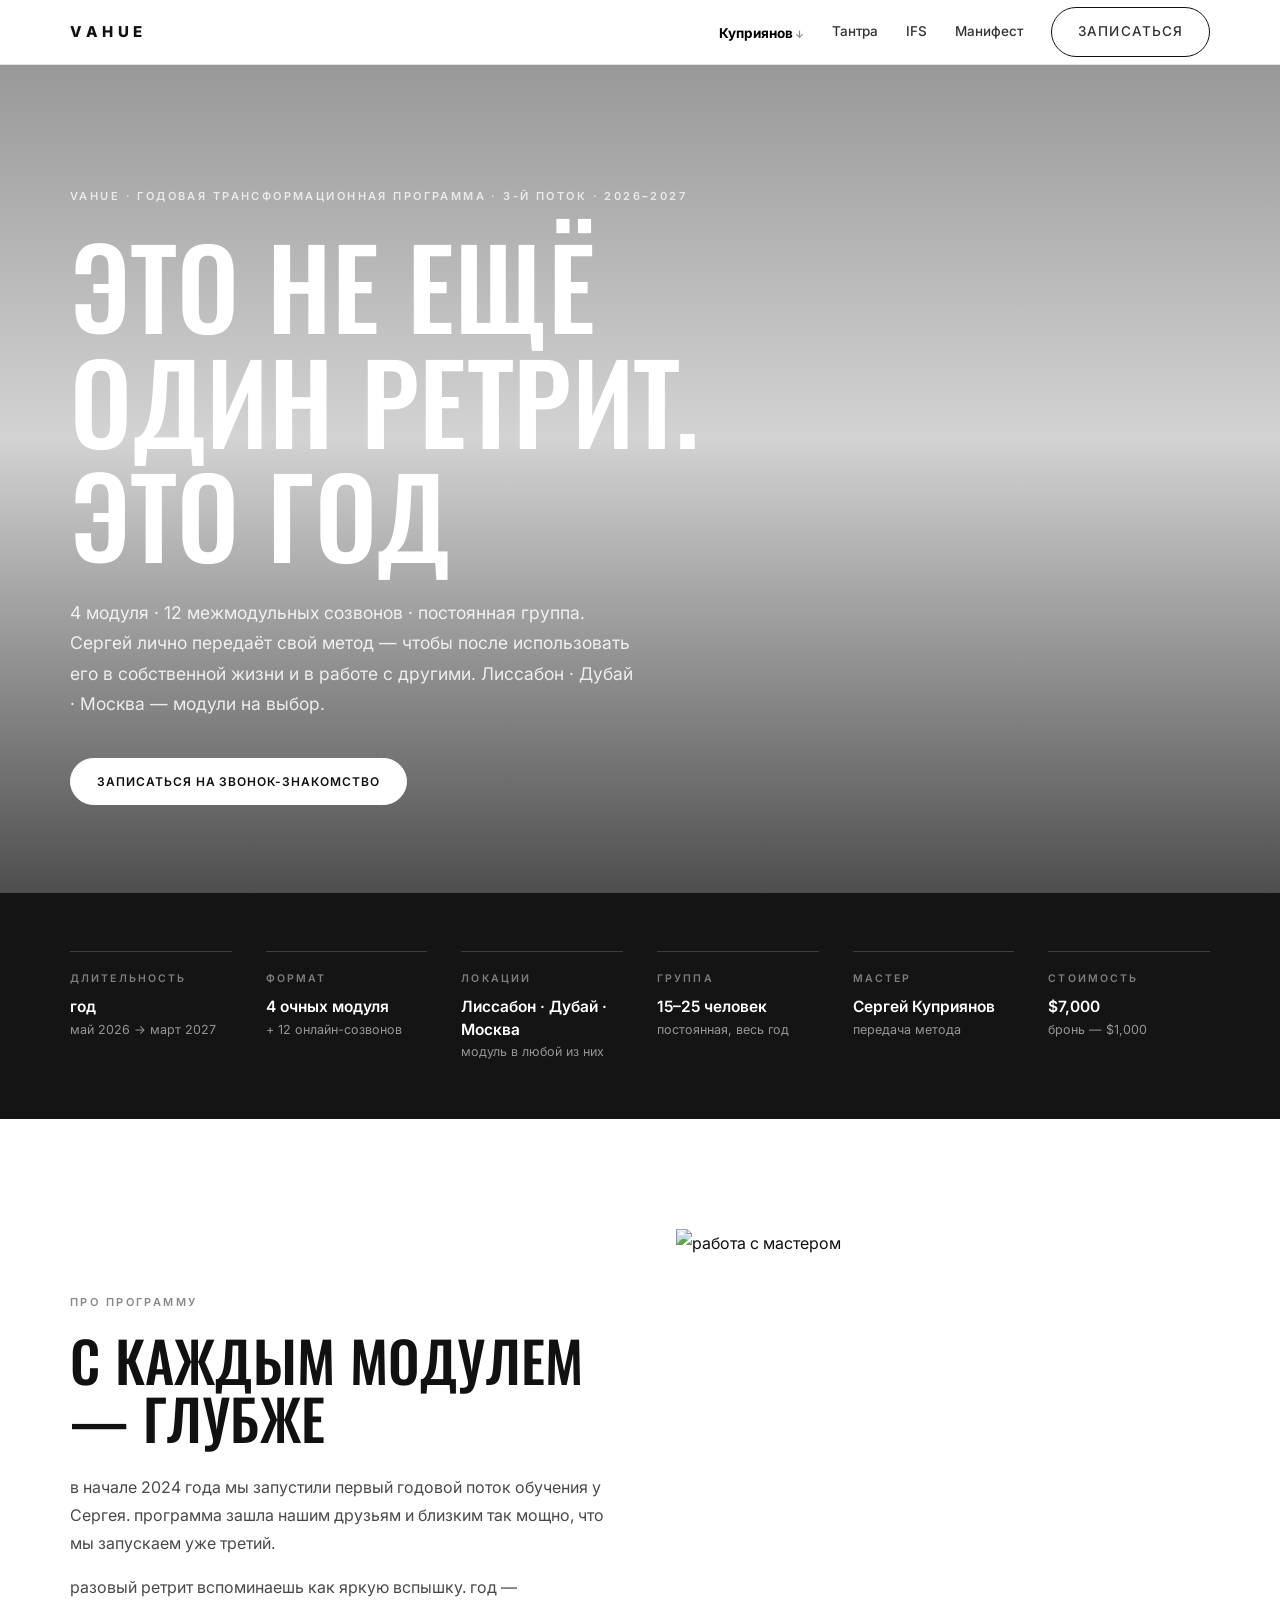
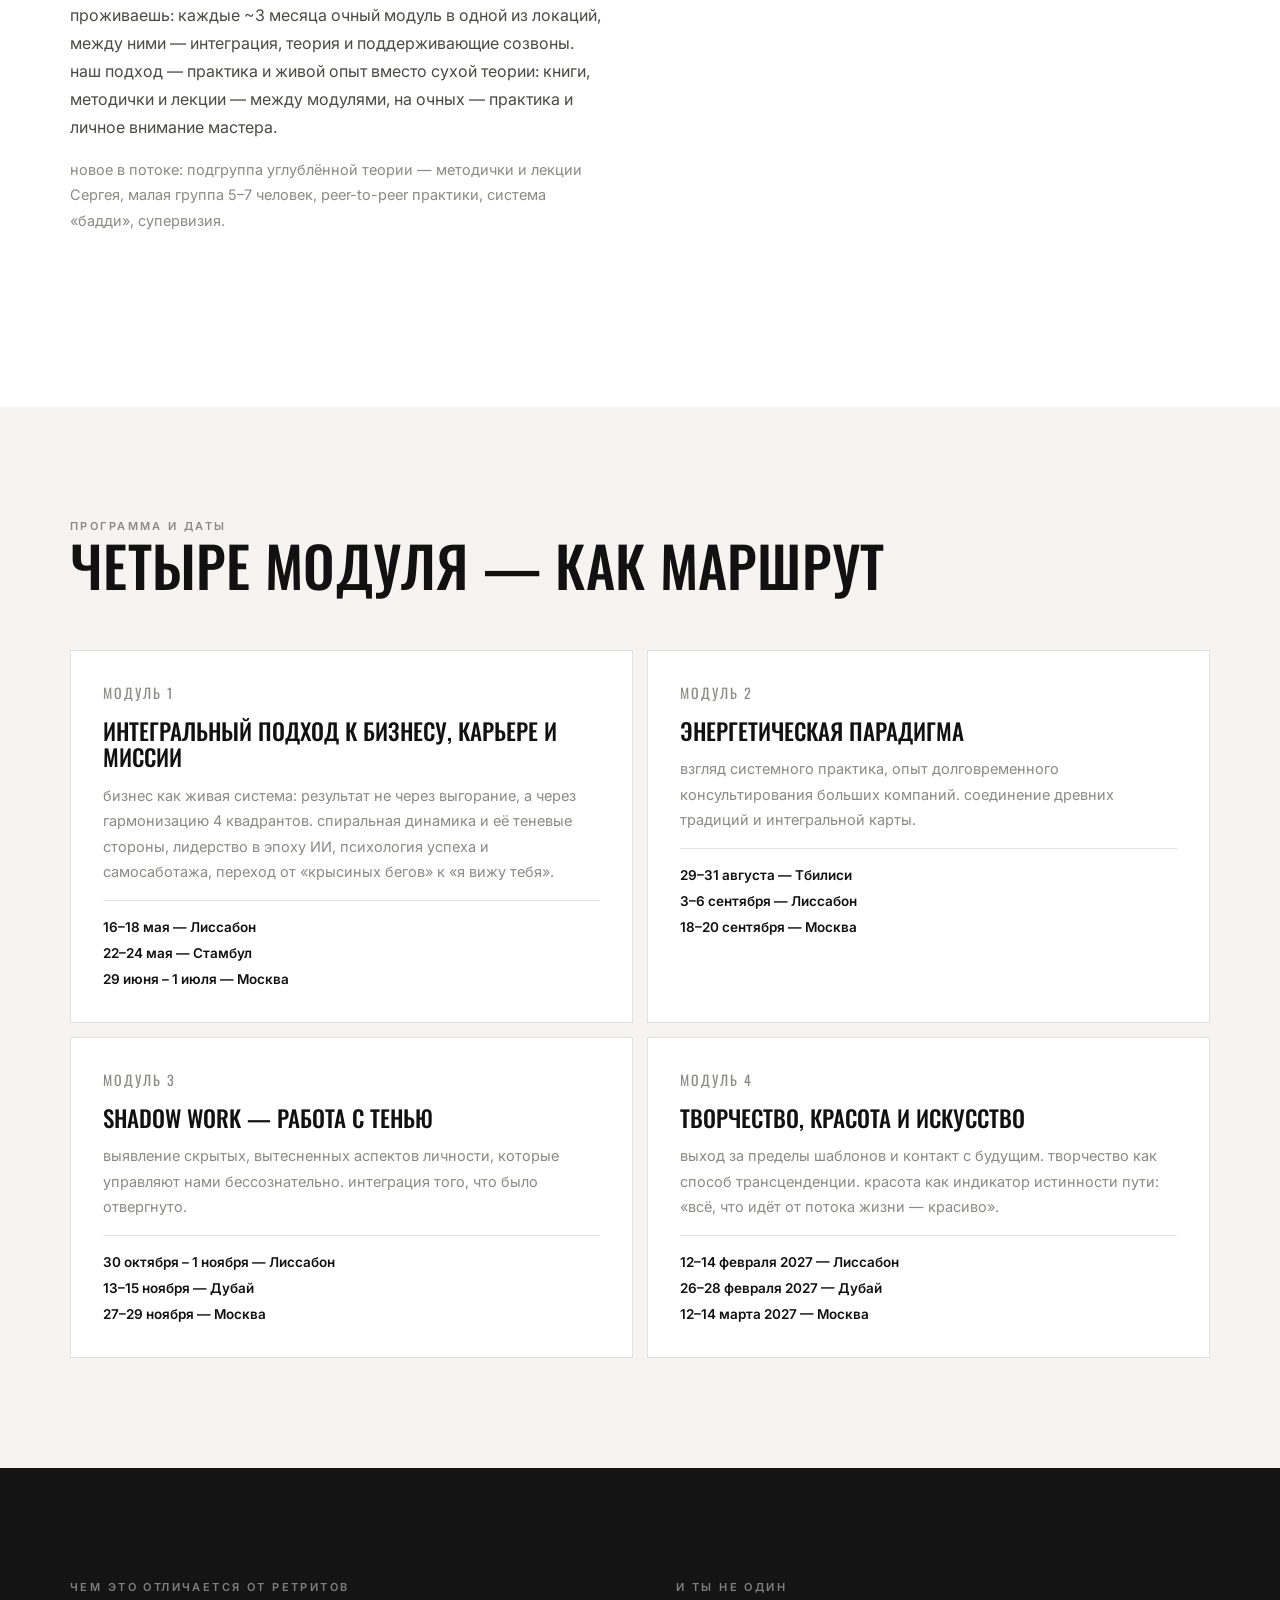
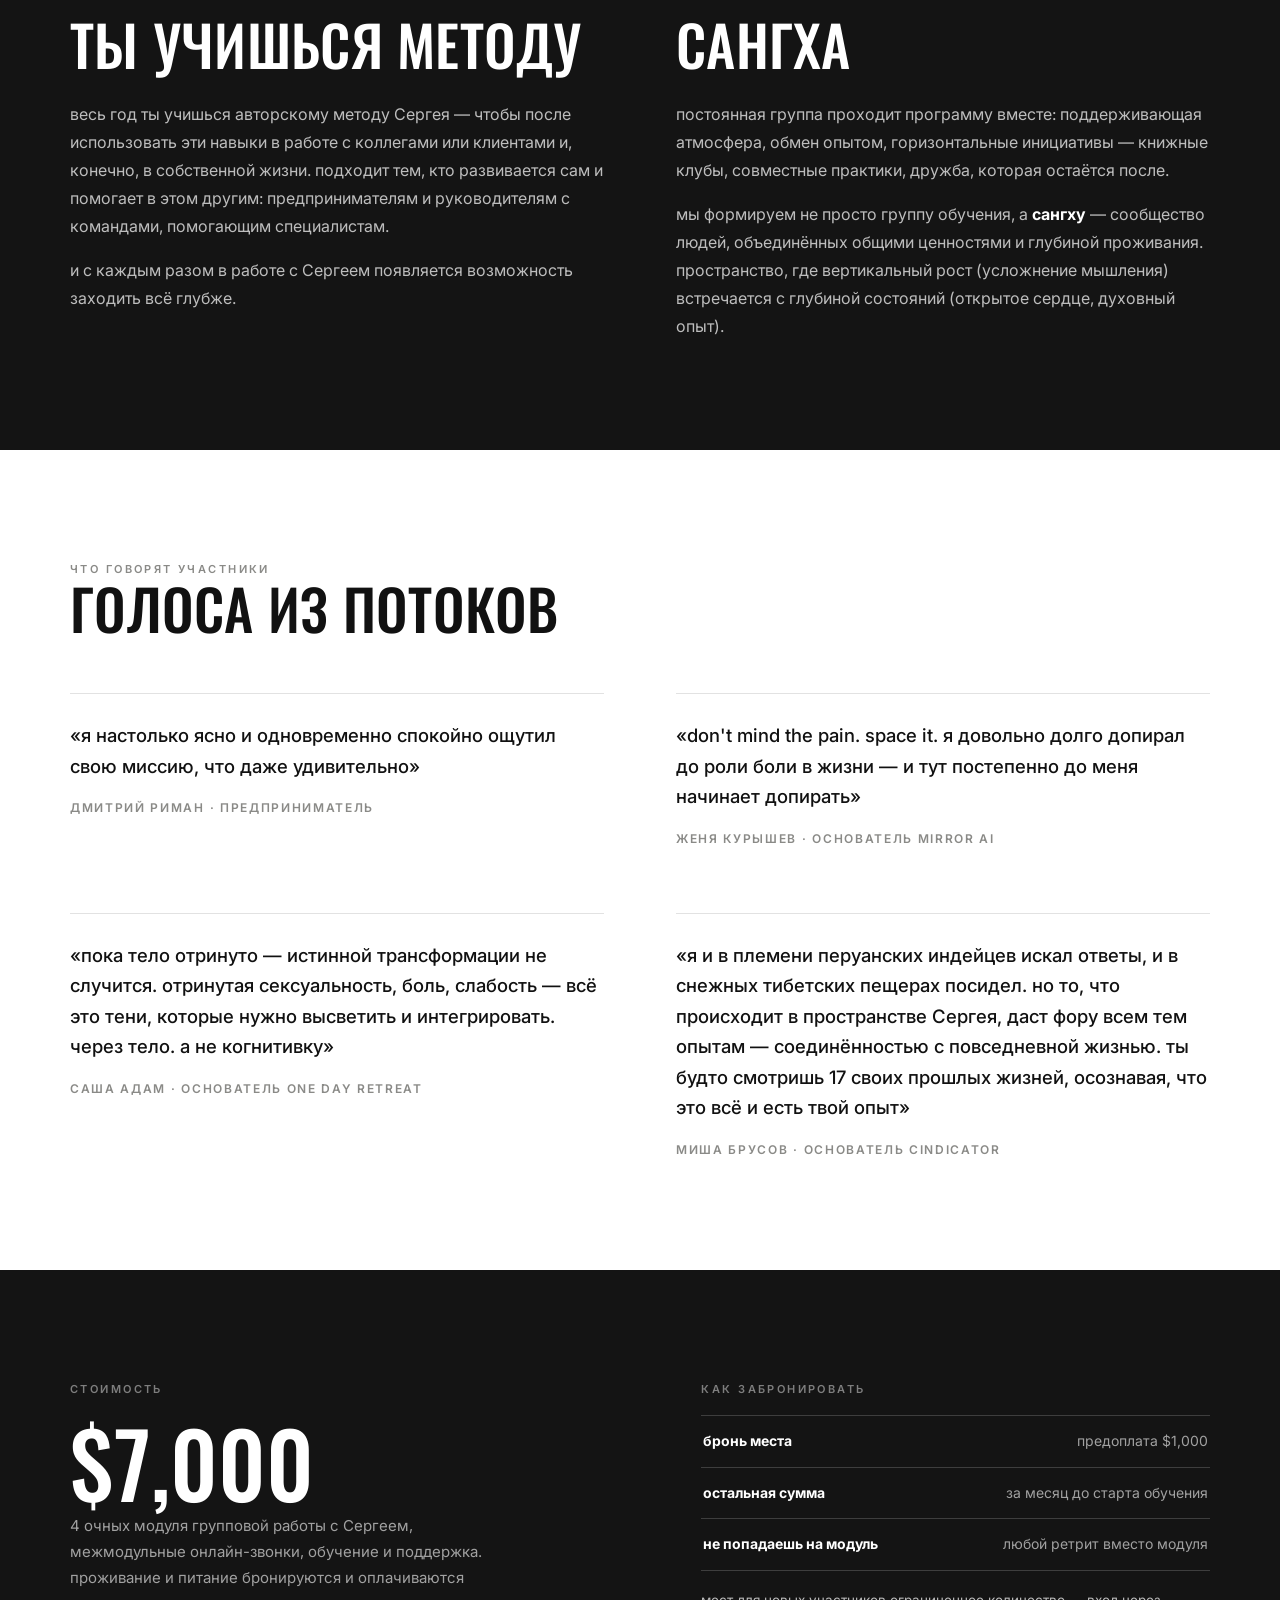
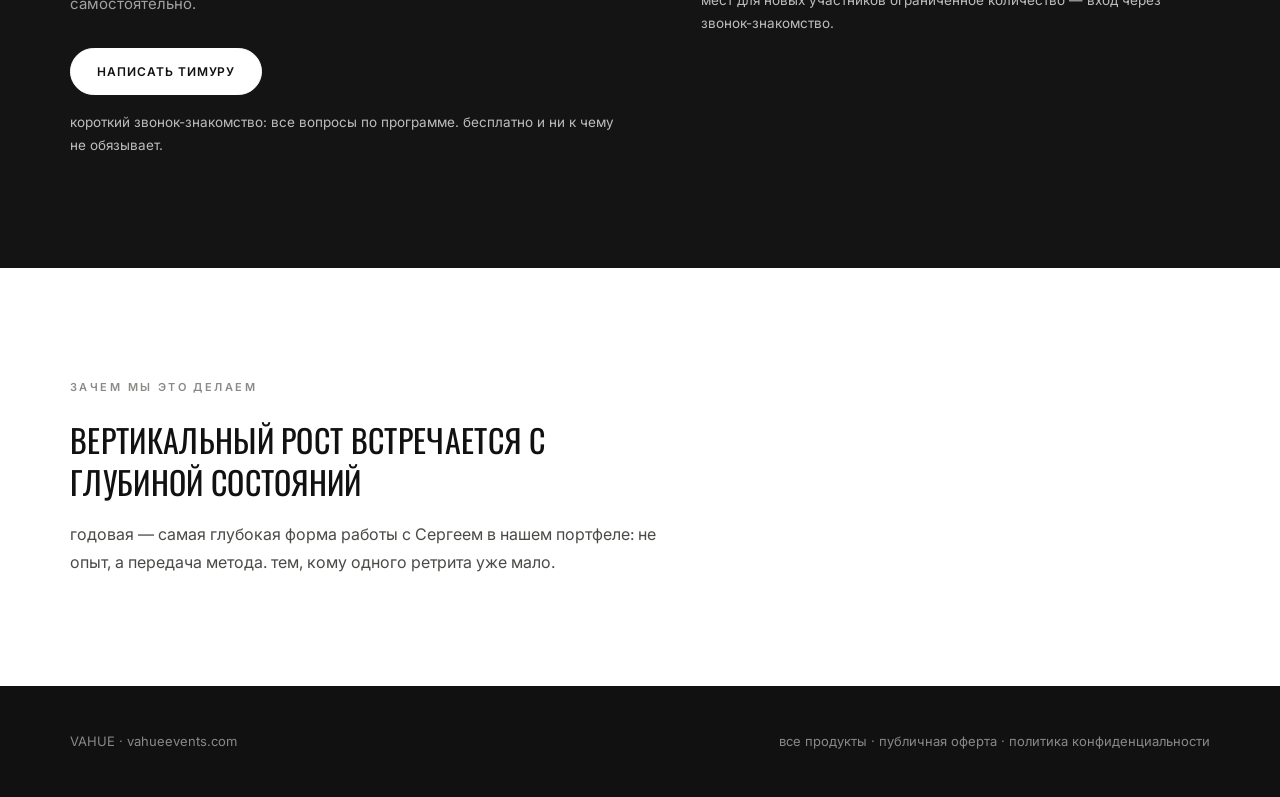
==== godovaya.html @ ec93b2f1 "vahue landing v1 (vibe-coded 13.07): index + kupri/tantra/ifs/godovaya/manifesto + landing.css + pho" ====
<!DOCTYPE html>
<html lang="ru">
<head>
<meta charset="UTF-8">
<meta name="viewport" content="width=device-width, initial-scale=1.0">
<title>Годовая программа с Сергеем Куприяновым · 2026–2027 · VAHUE</title>
<link rel="preconnect" href="https://fonts.googleapis.com">
<link rel="preconnect" href="https://fonts.gstatic.com" crossorigin>
<link href="https://fonts.googleapis.com/css2?family=Oswald:wght@400;500;600&family=Inter:wght@400;500;600;700;800&display=swap" rel="stylesheet">
<link rel="stylesheet" href="landing.css">
</head>
<body>

<nav>
  <div class="wrap">
    <a class="logo" href="index.html">VAHUE</a>
    <div class="nav-links">
      <div class="dd">
        <a href="kupri.html" class="on">Куприянов</a>
        <div class="dd-menu"><div class="inner">
          <a href="kupri.html">3-дневный ретрит</a>
          <a href="godovaya.html">Годовая программа</a>
        </div></div>
      </div>
      <a href="tantra.html">Тантра</a>
      <a href="ifs.html">IFS</a>
      <a href="manifesto.html">Манифест</a>
      <a class="pill" href="https://t.me/Istima">Записаться</a>
    </div>
  </div>
</nav>

<!-- HERO -->
<header class="hero">
  <div class="bg" style="background-image:url('photos/kupri_fireplace.jpg');background-position:center 35%"></div>
  <div class="shade"></div>
  <div class="wrap">
    <div class="kicker">Vahue · Годовая трансформационная программа · 3-й поток · 2026–2027</div>
    <h1 class="display">Это не ещё один ретрит. Это год</h1>
    <p class="lede">4 модуля · 12 межмодульных созвонов · постоянная группа. Сергей лично передаёт свой метод — чтобы после использовать его в собственной жизни и в работе с другими. Лиссабон · Дубай · Москва — модули на выбор.</p>
    <div class="cta-row">
      <a class="pill light-solid" href="https://t.me/Istima">Записаться на звонок-знакомство</a>
    </div>
  </div>
</header>

<!-- FACT BAR -->
<div class="facts">
  <div class="wrap">
    <div class="grid">
      <div class="fact rv"><div class="l">Длительность</div><div class="v">год<small>май 2026 → март 2027</small></div></div>
      <div class="fact rv"><div class="l">Формат</div><div class="v">4 очных модуля<small>+ 12 онлайн-созвонов</small></div></div>
      <div class="fact rv"><div class="l">Локации</div><div class="v">Лиссабон · Дубай · Москва<small>модуль в любой из них</small></div></div>
      <div class="fact rv"><div class="l">Группа</div><div class="v">15–25 человек<small>постоянная, весь год</small></div></div>
      <div class="fact rv"><div class="l">Мастер</div><div class="v">Сергей Куприянов<small>передача метода</small></div></div>
      <div class="fact rv"><div class="l">Стоимость</div><div class="v">$7,000<small>бронь — $1,000</small></div></div>
    </div>
  </div>
</div>

<!-- ИНТРО -->
<section>
  <div class="wrap">
    <div class="split">
      <div class="rv">
        <div class="kicker">Про программу</div>
        <h2 class="display">С каждым модулем — глубже</h2>
        <p>в начале 2024 года мы запустили первый годовой поток обучения у Сергея. программа зашла нашим друзьям и близким так мощно, что мы запускаем уже третий.</p>
        <p>разовый ретрит вспоминаешь как яркую вспышку. год — проживаешь: каждые ~3 месяца очный модуль в одной из локаций, между ними — интеграция, теория и поддерживающие созвоны. наш подход — практика и живой опыт вместо сухой теории: книги, методички и лекции — между модулями, на очных — практика и личное внимание мастера.</p>
        <p class="gray" style="font-size:14.5px">новое в потоке: подгруппа углублённой теории — методички и лекции Сергея, малая группа 5–7 человек, peer-to-peer практики, система «бадди», супервизия.</p>
      </div>
      <img class="photo-tall rv" src="photos/kupri_one_on_one.jpg" alt="работа с мастером">
    </div>
  </div>
</section>

<!-- 4 МОДУЛЯ -->
<section class="cream">
  <div class="wrap">
    <div class="kicker rv">Программа и даты</div>
    <h2 class="display rv">Четыре модуля — как маршрут</h2>
    <div class="mods">
      <div class="mod rv">
        <div class="m-num">Модуль 1</div>
        <h3>Интегральный подход к бизнесу, карьере и миссии</h3>
        <p>бизнес как живая система: результат не через выгорание, а через гармонизацию 4 квадрантов. спиральная динамика и её теневые стороны, лидерство в эпоху ИИ, психология успеха и самосаботажа, переход от «крысиных бегов» к «я вижу тебя».</p>
        <div class="dates">16–18 мая — Лиссабон<br>22–24 мая — Стамбул<br>29 июня – 1 июля — Москва</div>
      </div>
      <div class="mod rv">
        <div class="m-num">Модуль 2</div>
        <h3>Энергетическая парадигма</h3>
        <p>взгляд системного практика, опыт долговременного консультирования больших компаний. соединение древних традиций и интегральной карты.</p>
        <div class="dates">29–31 августа — Тбилиси<br>3–6 сентября — Лиссабон<br>18–20 сентября — Москва</div>
      </div>
      <div class="mod rv">
        <div class="m-num">Модуль 3</div>
        <h3>Shadow Work — работа с Тенью</h3>
        <p>выявление скрытых, вытесненных аспектов личности, которые управляют нами бессознательно. интеграция того, что было отвергнуто.</p>
        <div class="dates">30 октября – 1 ноября — Лиссабон<br>13–15 ноября — Дубай<br>27–29 ноября — Москва</div>
      </div>
      <div class="mod rv">
        <div class="m-num">Модуль 4</div>
        <h3>Творчество, красота и искусство</h3>
        <p>выход за пределы шаблонов и контакт с будущим. творчество как способ трансценденции. красота как индикатор истинности пути: «всё, что идёт от потока жизни — красиво».</p>
        <div class="dates">12–14 февраля 2027 — Лиссабон<br>26–28 февраля 2027 — Дубай<br>12–14 марта 2027 — Москва</div>
      </div>
    </div>
  </div>
</section>

<!-- ОТЛИЧИЕ / САНГХА -->
<section class="dark">
  <div class="wrap">
    <div class="split top">
      <div class="rv">
        <div class="kicker">Чем это отличается от ретритов</div>
        <h2 class="display">Ты учишься методу</h2>
        <p>весь год ты учишься авторскому методу Сергея — чтобы после использовать эти навыки в работе с коллегами или клиентами и, конечно, в собственной жизни. подходит тем, кто развивается сам и помогает в этом другим: предпринимателям и руководителям с командами, помогающим специалистам.</p>
        <p>и с каждым разом в работе с Сергеем появляется возможность заходить всё глубже.</p>
      </div>
      <div class="rv">
        <div class="kicker">И ты не один</div>
        <h2 class="display">Сангха</h2>
        <p>постоянная группа проходит программу вместе: поддерживающая атмосфера, обмен опытом, горизонтальные инициативы — книжные клубы, совместные практики, дружба, которая остаётся после.</p>
        <p>мы формируем не просто группу обучения, а <strong>сангху</strong> — сообщество людей, объединённых общими ценностями и глубиной проживания. пространство, где вертикальный рост (усложнение мышления) встречается с глубиной состояний (открытое сердце, духовный опыт).</p>
      </div>
    </div>
  </div>
</section>

<!-- ОТЗЫВЫ -->
<section>
  <div class="wrap">
    <div class="kicker rv">Что говорят участники</div>
    <h2 class="display rv">Голоса из потоков</h2>
    <div class="t-grid">
      <div class="t-cell rv">
        <div class="tq">«я настолько ясно и одновременно спокойно ощутил свою миссию, что даже удивительно»</div>
        <div class="q-who">Дмитрий Риман · предприниматель</div>
      </div>
      <div class="t-cell rv">
        <div class="tq">«don't mind the pain. space it. я довольно долго допирал до роли боли в жизни — и тут постепенно до меня начинает допирать»</div>
        <div class="q-who">Женя Курышев · основатель Mirror AI</div>
      </div>
      <div class="t-cell rv">
        <div class="tq">«пока тело отринуто — истинной трансформации не случится. отринутая сексуальность, боль, слабость — всё это тени, которые нужно высветить и интегрировать. через тело. а не когнитивку»</div>
        <div class="q-who">Саша Адам · основатель One Day Retreat</div>
      </div>
      <div class="t-cell rv">
        <div class="tq">«я и в племени перуанских индейцев искал ответы, и в снежных тибетских пещерах посидел. но то, что происходит в пространстве Сергея, даст фору всем тем опытам — соединённостью с повседневной жизнью. ты будто смотришь 17 своих прошлых жизней, осознавая, что это всё и есть твой опыт»</div>
        <div class="q-who">Миша Брусов · основатель Cindicator</div>
      </div>
    </div>
  </div>
</section>

<!-- ЦЕНА -->
<section class="dark price-sec">
  <div class="wrap">
    <div class="inner">
      <div class="rv">
        <div class="kicker">Стоимость</div>
        <div class="price-big">$7,000</div>
        <div class="price-sub">4 очных модуля групповой работы с Сергеем, межмодульные онлайн-звонки, обучение и поддержка. проживание и питание бронируются и оплачиваются самостоятельно.</div>
        <a class="pill light-solid" href="https://t.me/Istima">Написать Тимуру</a>
        <p class="gray" style="font-size:13.5px;margin-top:16px">короткий звонок-знакомство: все вопросы по программе. бесплатно и ни к чему не обязывает.</p>
      </div>
      <div class="rv">
        <div class="kicker" style="margin-bottom:16px">Как забронировать</div>
        <div class="cancel">
          <div class="row"><b>бронь места</b><span>предоплата $1,000</span></div>
          <div class="row"><b>остальная сумма</b><span>за месяц до старта обучения</span></div>
          <div class="row"><b>не попадаешь на модуль</b><span>любой ретрит вместо модуля</span></div>
        </div>
        <p class="gray" style="margin-top:18px;font-size:13.5px">мест для новых участников ограниченное количество — вход через звонок-знакомство.</p>
      </div>
    </div>
  </div>
</section>

<!-- ЗАЧЕМ -->
<section>
  <div class="wrap">
    <div class="kicker rv">Зачем мы это делаем</div>
    <div class="bigquote rv" style="margin-top:22px">вертикальный рост встречается с глубиной состояний</div>
    <p class="rv" style="margin-top:18px">годовая — самая глубокая форма работы с Сергеем в нашем портфеле: не опыт, а передача метода. тем, кому одного ретрита уже мало.</p>
  </div>
</section>

<footer>
  <div class="wrap">
    <div>VAHUE · vahueevents.com</div>
    <div><a href="index.html">все продукты</a> · <a href="#">публичная оферта</a> · <a href="#">политика конфиденциальности</a></div>
  </div>
</footer>

<script>
const io = new IntersectionObserver((es)=>{es.forEach(e=>{if(e.isIntersecting){e.target.classList.add('in');io.unobserve(e.target)}})},{threshold:.12});
document.querySelectorAll('.rv').forEach(el=>io.observe(el));
</script>
</body>
</html>
---- landing.css ----
/* VAHUE landing v1 — shared design code (клон praviloworld) */
:root{
  --white:#fff; --cream:#F5F4F0; --greige:#E8E6E1; --dark:#141414; --ink:#111;
  --gray:#8A8A87; --hair:rgba(17,17,17,.12); --hair-w:rgba(255,255,255,.18);
  --maxw:1220px;
}
*{box-sizing:border-box;margin:0;padding:0}
html{scroll-behavior:smooth}
body{background:var(--white);color:var(--ink);font-family:'Inter',system-ui,sans-serif;font-size:16px;line-height:1.75;-webkit-font-smoothing:antialiased}
.wrap{max-width:var(--maxw);margin:0 auto;padding:0 40px}
img{display:block;max-width:100%}
a{color:inherit}

.display{font-family:'Oswald',sans-serif;font-weight:500;text-transform:uppercase;line-height:1.04;letter-spacing:.005em}
.kicker{font-size:11px;font-weight:600;letter-spacing:.22em;text-transform:uppercase;color:var(--gray)}
h2.display{font-size:clamp(34px,4.6vw,56px);margin-bottom:26px}
p{color:#4a4a47;max-width:62ch}
p+p{margin-top:16px}
p.gray{color:var(--gray)}

/* nav */
nav{position:sticky;top:0;z-index:50;background:rgba(255,255,255,.92);backdrop-filter:blur(12px);border-bottom:1px solid var(--hair)}
nav .wrap{display:flex;align-items:center;justify-content:space-between;height:64px}
.logo{font-weight:800;font-size:15px;letter-spacing:.3em;text-decoration:none}
.nav-links{display:flex;gap:28px;align-items:center}
.nav-links a{font-size:13.5px;font-weight:500;text-decoration:none;color:#333}
.nav-links a:hover{color:#000}
.nav-links a.on{color:#000;font-weight:700}
.dd{position:relative}
.dd > a::after{content:" ↓";font-size:10px;color:var(--gray)}
.dd-menu{position:absolute;top:100%;left:-18px;padding-top:10px;display:none;min-width:230px}
.dd:hover .dd-menu{display:block}
.dd-menu .inner{background:#fff;border:1px solid var(--hair);box-shadow:0 14px 34px rgba(0,0,0,.08);padding:8px 0;display:flex;flex-direction:column}
.dd-menu a{padding:11px 20px;font-size:13.5px}
.dd-menu a:hover{background:var(--cream)}

.pill{display:inline-block;font-size:12px;font-weight:600;letter-spacing:.08em;text-transform:uppercase;border:1.5px solid var(--ink);border-radius:999px;padding:12px 26px;text-decoration:none;transition:.18s;background:transparent;color:var(--ink)}
.pill:hover{background:var(--ink);color:#fff}
.pill.solid{background:var(--ink);color:#fff}
.pill.solid:hover{background:#000}
.pill.light{border-color:#fff;color:#fff}
.pill.light:hover{background:#fff;color:var(--ink)}
.pill.light-solid{border-color:#fff;background:#fff;color:var(--ink)}
.pill.light-solid:hover{background:transparent;color:#fff}

/* hero */
.hero{position:relative;min-height:92vh;display:flex;align-items:flex-end;color:#fff;overflow:hidden}
.hero .bg{position:absolute;inset:0;background-size:cover;background-repeat:no-repeat;background-position:center}
.hero .shade{position:absolute;inset:0;background:linear-gradient(180deg,rgba(10,10,10,.42) 0%,rgba(10,10,10,.18) 45%,rgba(10,10,10,.72) 100%)}
.hero .wrap{position:relative;width:100%;padding-bottom:88px}
.hero .kicker{color:rgba(255,255,255,.75);margin-bottom:22px}
.hero h1{font-size:clamp(52px,8.6vw,110px);max-width:12ch}
.hero .lede{margin:26px 0 38px;font-size:17.5px;color:rgba(255,255,255,.85);max-width:52ch}
.hero .cta-row{display:flex;gap:14px;flex-wrap:wrap}
.hero.short{min-height:64vh}
.hero.flat{background:var(--dark);min-height:auto;padding-top:120px}
.hero.flat .wrap{padding-bottom:72px}

/* fact bar */
.facts{background:var(--dark);color:#fff;padding:58px 0}
.facts .grid{display:grid;grid-template-columns:repeat(6,1fr);gap:34px}
.facts .grid.g5{grid-template-columns:repeat(5,1fr)}
.fact{border-top:1px solid var(--hair-w);padding-top:18px}
.fact .l{font-size:10.5px;font-weight:600;letter-spacing:.2em;text-transform:uppercase;color:rgba(255,255,255,.45);margin-bottom:8px}
.fact .v{font-size:15.5px;font-weight:600;line-height:1.45}
.fact .v small{display:block;font-size:12.5px;font-weight:400;color:rgba(255,255,255,.55);margin-top:2px}

/* sections */
section{padding:110px 0}
section.cream{background:var(--cream)}
section.dark{background:var(--dark);color:#fff}
section.dark p{color:rgba(255,255,255,.72)}
section.dark .kicker{color:rgba(255,255,255,.45)}
section.dark strong{color:#fff}
.split{display:grid;grid-template-columns:1fr 1fr;gap:72px;align-items:center}
.split.top{align-items:start}
.split .kicker{margin-bottom:18px}
.photo-tall{aspect-ratio:4/5;object-fit:cover;width:100%}
.photo-wide{aspect-ratio:16/10;object-fit:cover;width:100%}
.bw{filter:grayscale(1)}

/* big quote */
.bigquote{font-family:'Oswald',sans-serif;font-weight:400;text-transform:uppercase;font-size:clamp(22px,2.6vw,32px);line-height:1.3;letter-spacing:.01em;max-width:34ch;margin:0 0 14px}
.q-who{font-family:'Inter',sans-serif;font-size:12px;font-weight:600;letter-spacing:.14em;text-transform:uppercase;color:var(--gray)}

/* grids */
.grid4{display:grid;grid-template-columns:repeat(4,1fr);gap:34px;margin-top:56px}
.grid5{display:grid;grid-template-columns:repeat(5,1fr);gap:30px;margin-top:56px}
.gcell{border-top:1px solid var(--hair);padding-top:22px}
.dark .gcell{border-top-color:var(--hair-w)}
.gcell .n{font-family:'Oswald',sans-serif;font-size:15px;color:var(--gray);margin-bottom:14px}
.gcell h3{font-size:15px;font-weight:800;text-transform:uppercase;letter-spacing:.04em;margin-bottom:10px}
.gcell p{font-size:14.5px;line-height:1.7;color:var(--gray);max-width:none}
.gcell .en{font-family:'Oswald',sans-serif;font-weight:500;text-transform:uppercase;font-size:19px;margin-bottom:4px}
.gcell .ru{font-size:12px;color:var(--gray);margin-bottom:12px;display:block}

/* schedule */
.sched{margin-top:44px;max-width:560px}
.sched.wide{max-width:none}
.sched .row{display:flex;justify-content:space-between;gap:20px;border-top:1px solid var(--hair);padding:15px 2px}
.sched .row:last-child{border-bottom:1px solid var(--hair)}
.sched .t{font-weight:700;font-size:14px;white-space:nowrap}
.sched .d{color:var(--gray);font-size:14.5px;text-align:right}
.dark .sched .row{border-color:var(--hair-w)}
.dark .sched .d{color:rgba(255,255,255,.6)}

/* photo strip */
.strip{display:grid;grid-template-columns:1.4fr 1fr 1fr;gap:14px;margin-top:64px}
.strip img{width:100%;height:340px;object-fit:cover}

/* testimonials */
.t-grid{display:grid;grid-template-columns:1fr 1fr;gap:64px 72px;margin-top:56px}
.t-cell{border-top:1px solid var(--hair);padding-top:26px}
.dark .t-cell{border-top-color:var(--hair-w)}
.t-cell .tq{font-size:18.5px;line-height:1.65;font-weight:500;color:var(--ink);margin-bottom:16px;max-width:none}
.dark .t-cell .tq{color:rgba(255,255,255,.92)}
.t-cell .q-who{color:var(--gray)}

/* modules (годовая) */
.mods{display:grid;grid-template-columns:1fr 1fr;gap:14px;margin-top:56px}
.mod{border:1px solid var(--hair);background:#fff;padding:30px 32px}
.mod .m-num{font-family:'Oswald',sans-serif;font-size:14px;letter-spacing:.14em;text-transform:uppercase;color:var(--gray);margin-bottom:12px}
.mod h3{font-family:'Oswald',sans-serif;font-weight:500;text-transform:uppercase;font-size:23px;line-height:1.15;margin-bottom:12px}
.mod p{font-size:14.5px;color:var(--gray);max-width:none}
.mod .dates{margin-top:16px;font-size:13.5px;font-weight:600;border-top:1px solid var(--hair);padding-top:14px;line-height:1.9}

/* price */
.price-sec .inner{display:grid;grid-template-columns:1.1fr 1fr;gap:72px;align-items:start}
.price-big{font-family:'Oswald',sans-serif;font-weight:500;font-size:clamp(56px,7vw,92px);line-height:1;margin:18px 0 6px}
.price-sub{font-size:15px;color:rgba(255,255,255,.6);margin-bottom:30px;max-width:48ch}
.cancel{margin-top:8px}
.cancel .row{display:flex;justify-content:space-between;border-top:1px solid var(--hair-w);padding:13px 2px;font-size:14px}
.cancel .row:last-child{border-bottom:1px solid var(--hair-w)}
.cancel .row b{font-weight:700}
.cancel .row span{color:rgba(255,255,255,.6)}

/* two cols */
.two{display:grid;grid-template-columns:1fr 1fr;gap:72px;margin-top:50px}
.two h3{font-size:14px;font-weight:800;text-transform:uppercase;letter-spacing:.1em;margin-bottom:14px}
.two p{max-width:none}

/* index product cards */
.cards{display:grid;grid-template-columns:1fr 1fr;gap:18px;margin-top:64px}
.card{position:relative;display:flex;align-items:flex-end;min-height:460px;color:#fff;text-decoration:none;overflow:hidden;background:var(--dark)}
.card .bg{position:absolute;inset:0;background-size:cover;background-position:center;transition:transform .6s ease}
.card:hover .bg{transform:scale(1.04)}
.card .shade{position:absolute;inset:0;background:linear-gradient(180deg,rgba(10,10,10,.06) 30%,rgba(10,10,10,.78) 100%)}
.card .inner{position:relative;padding:34px;width:100%}
.card .c-kicker{font-size:10.5px;font-weight:600;letter-spacing:.2em;text-transform:uppercase;color:rgba(255,255,255,.65);margin-bottom:10px}
.card h3{font-family:'Oswald',sans-serif;font-weight:500;text-transform:uppercase;font-size:clamp(26px,3vw,38px);line-height:1.08;margin-bottom:10px}
.card .c-meta{font-size:13px;color:rgba(255,255,255,.75)}
.card.wide{grid-column:1/-1;min-height:420px}
.card.soon .shade{background:rgba(15,15,15,.72)}

/* manifesto */
.mtext{max-width:760px}
.mtext p{font-size:clamp(18px,1.7vw,21px);line-height:1.8;color:#2c2b28;max-width:none;margin-bottom:26px}
.mtext p.hit{font-family:'Oswald',sans-serif;font-weight:500;text-transform:uppercase;font-size:clamp(26px,3vw,38px);line-height:1.2;color:var(--ink);margin:38px 0}
.mtext p.fin{font-style:italic}

/* footer */
footer{background:var(--ink);color:rgba(255,255,255,.5);padding:44px 0;font-size:13px}
footer .wrap{display:flex;justify-content:space-between;flex-wrap:wrap;gap:12px}
footer a{color:rgba(255,255,255,.5);text-decoration:none}
footer a:hover{color:#fff}

/* reveal */
.rv{opacity:0;transform:translateY(26px);transition:opacity .7s ease,transform .7s ease}
.rv.in{opacity:1;transform:none}

@media(max-width:900px){
  .wrap{padding:0 22px}
  .nav-links{gap:16px}
  .nav-links > a:not(.pill), .nav-links .dd{display:none}
  .facts .grid,.facts .grid.g5{grid-template-columns:repeat(2,1fr);gap:26px}
  .split,.price-sec .inner,.two,.t-grid,.mods,.cards{grid-template-columns:1fr;gap:44px}
  .mods,.cards{gap:14px}
  .grid4{grid-template-columns:repeat(2,1fr)}
  .grid5{grid-template-columns:repeat(2,1fr)}
  .strip{grid-template-columns:1fr;gap:12px}
  .strip img{height:240px}
  section{padding:72px 0}
  .hero{min-height:78vh}
  .card{min-height:340px}
}
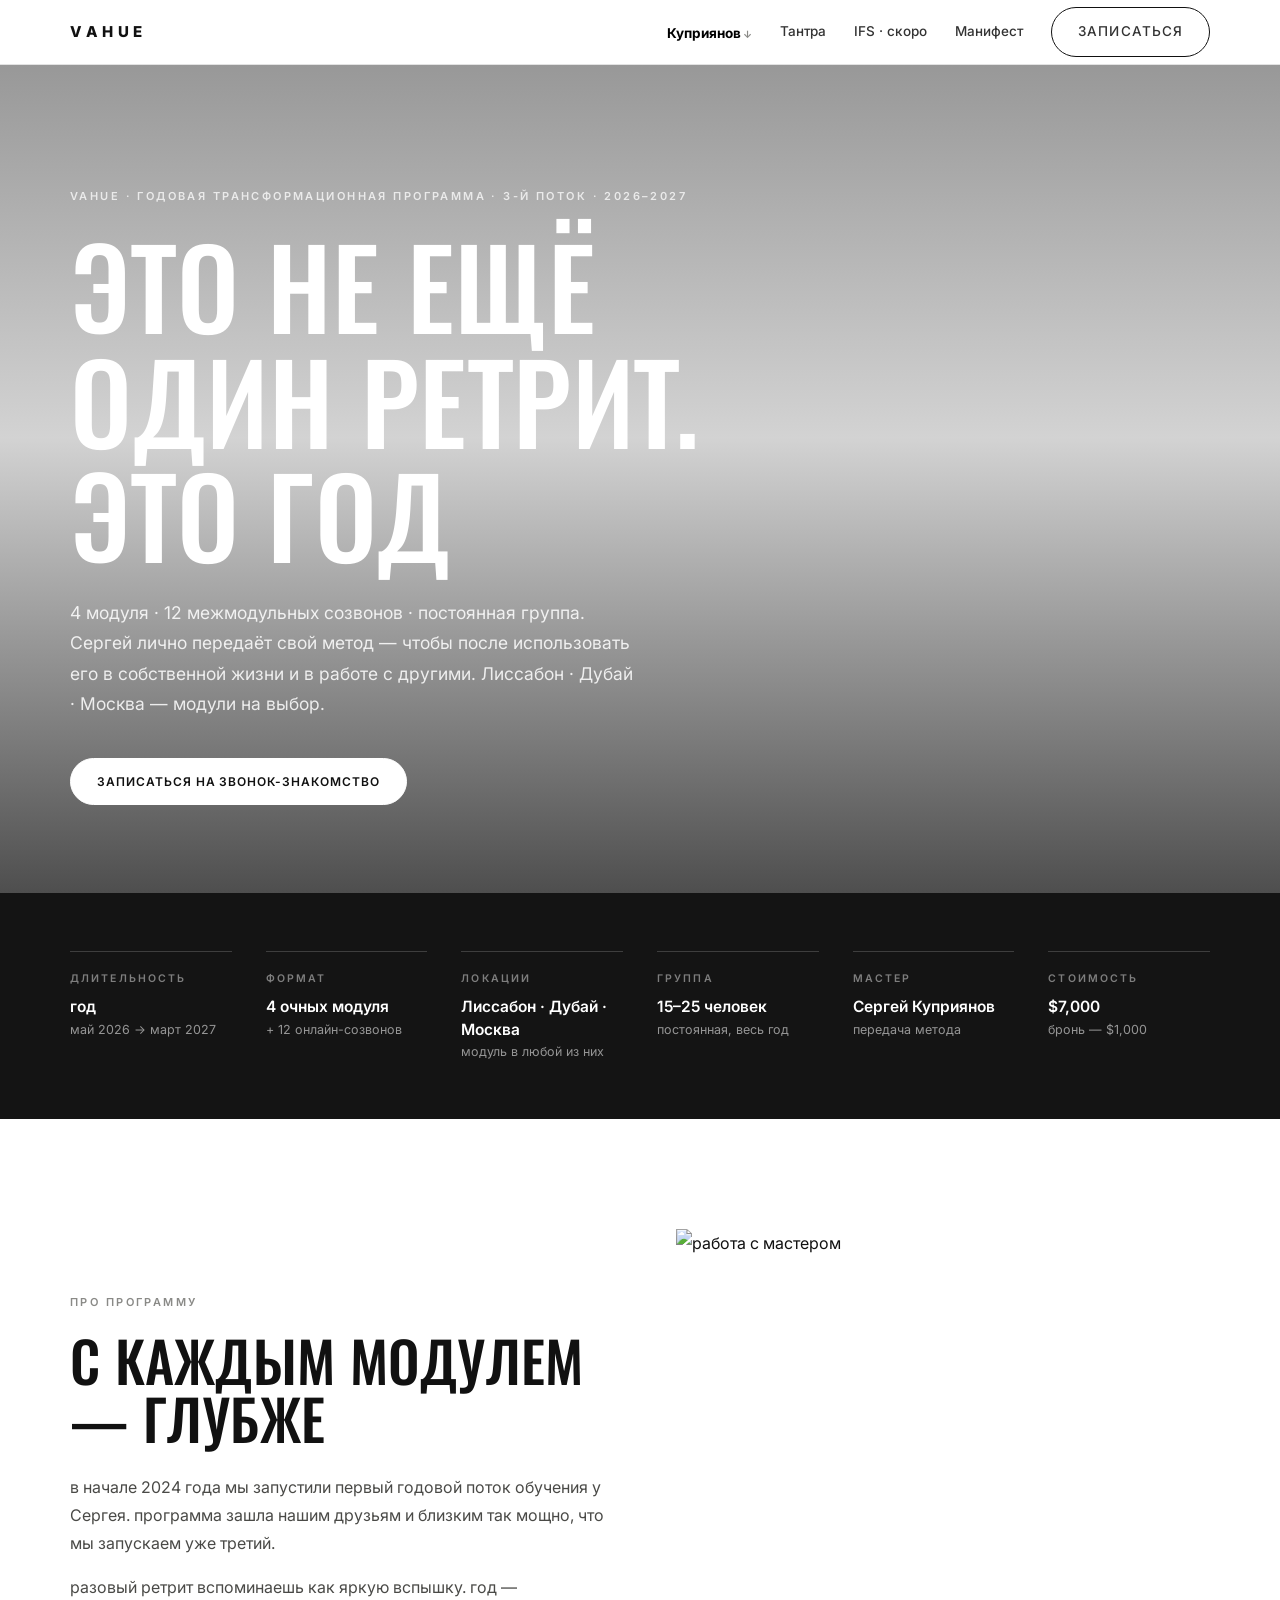
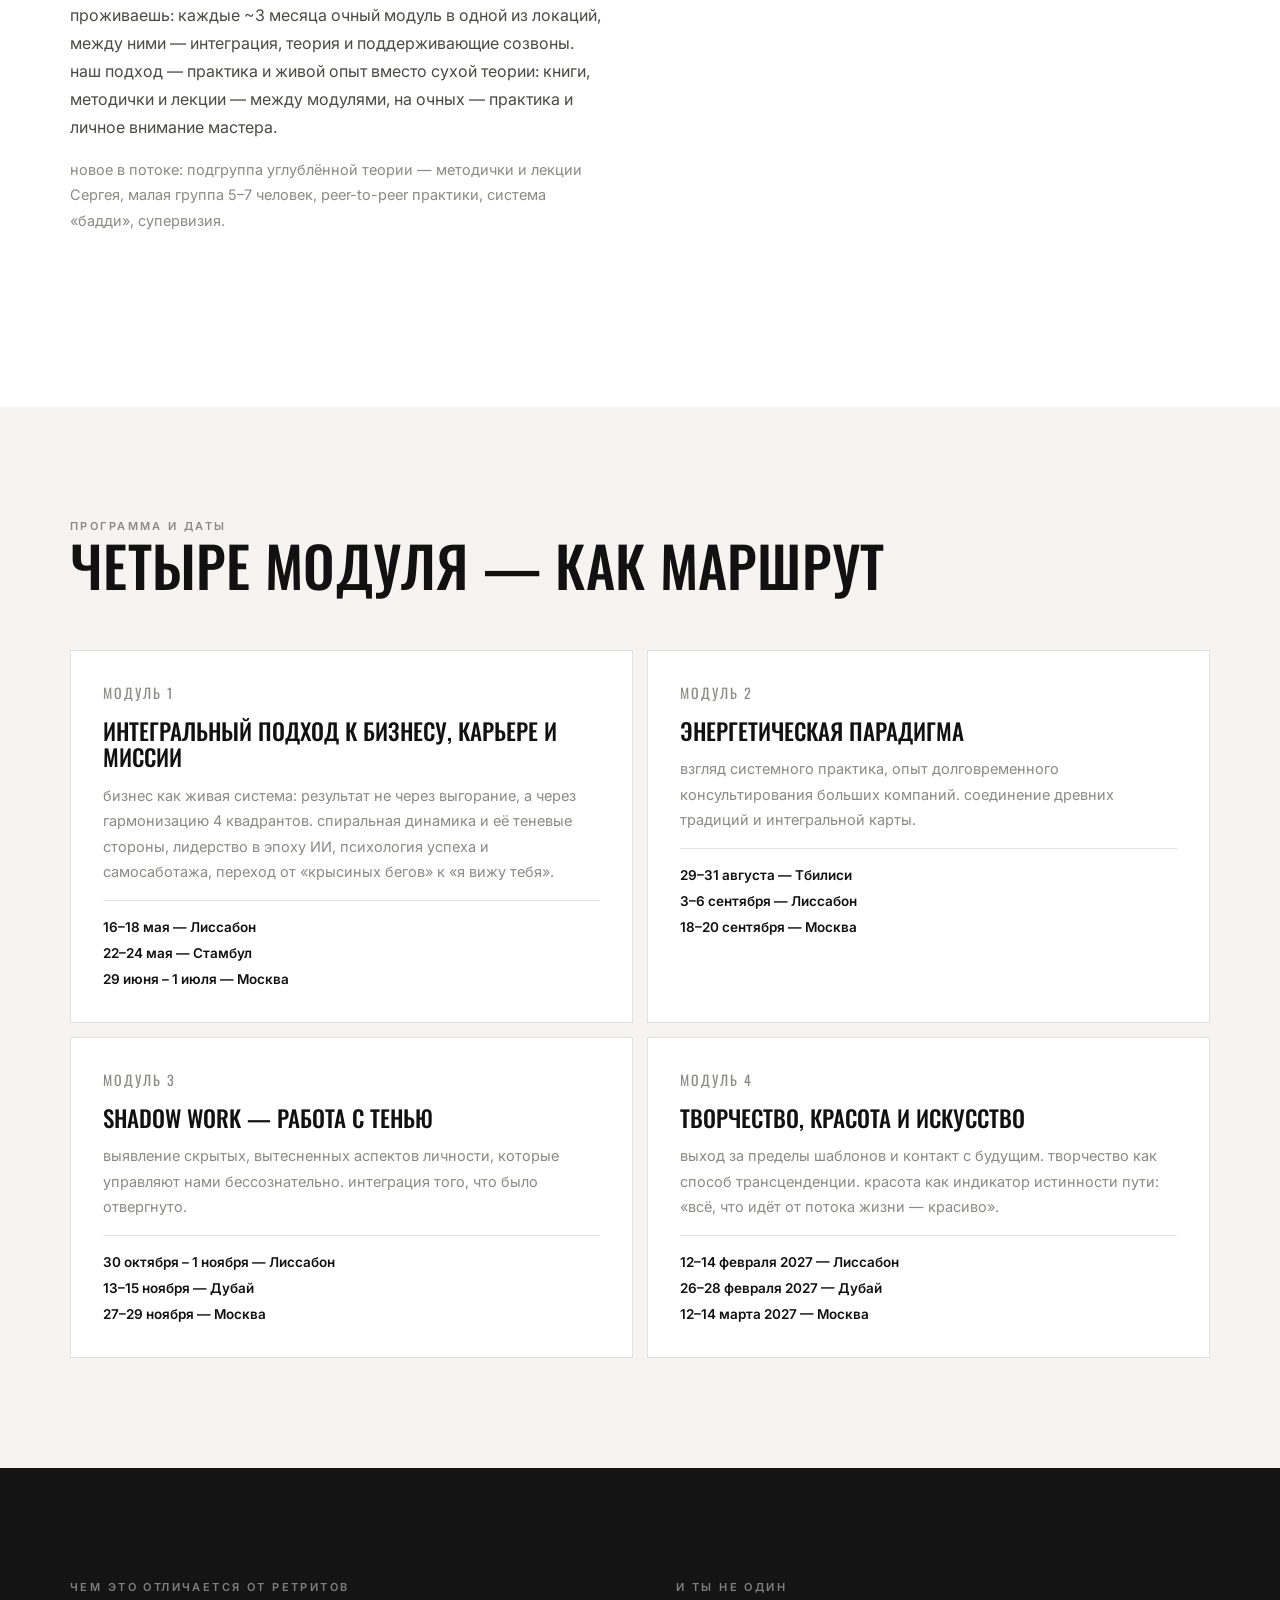
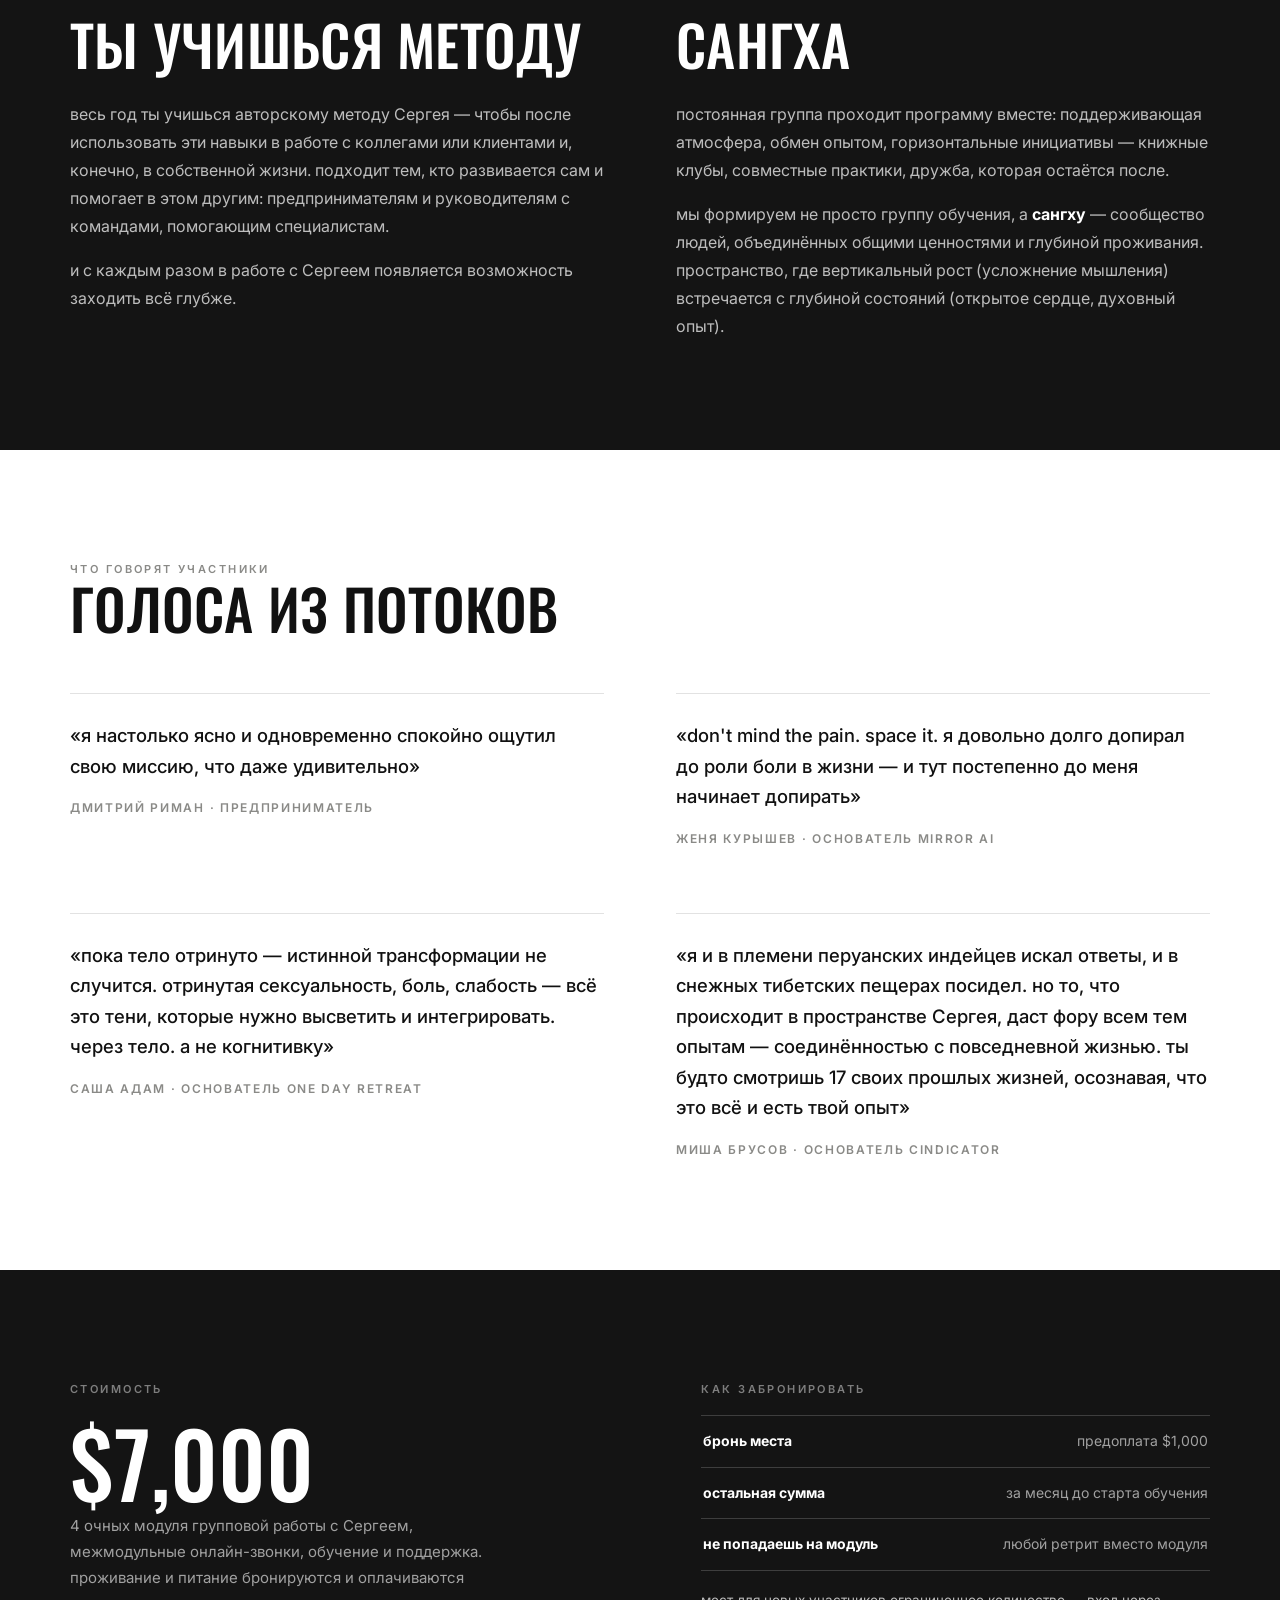
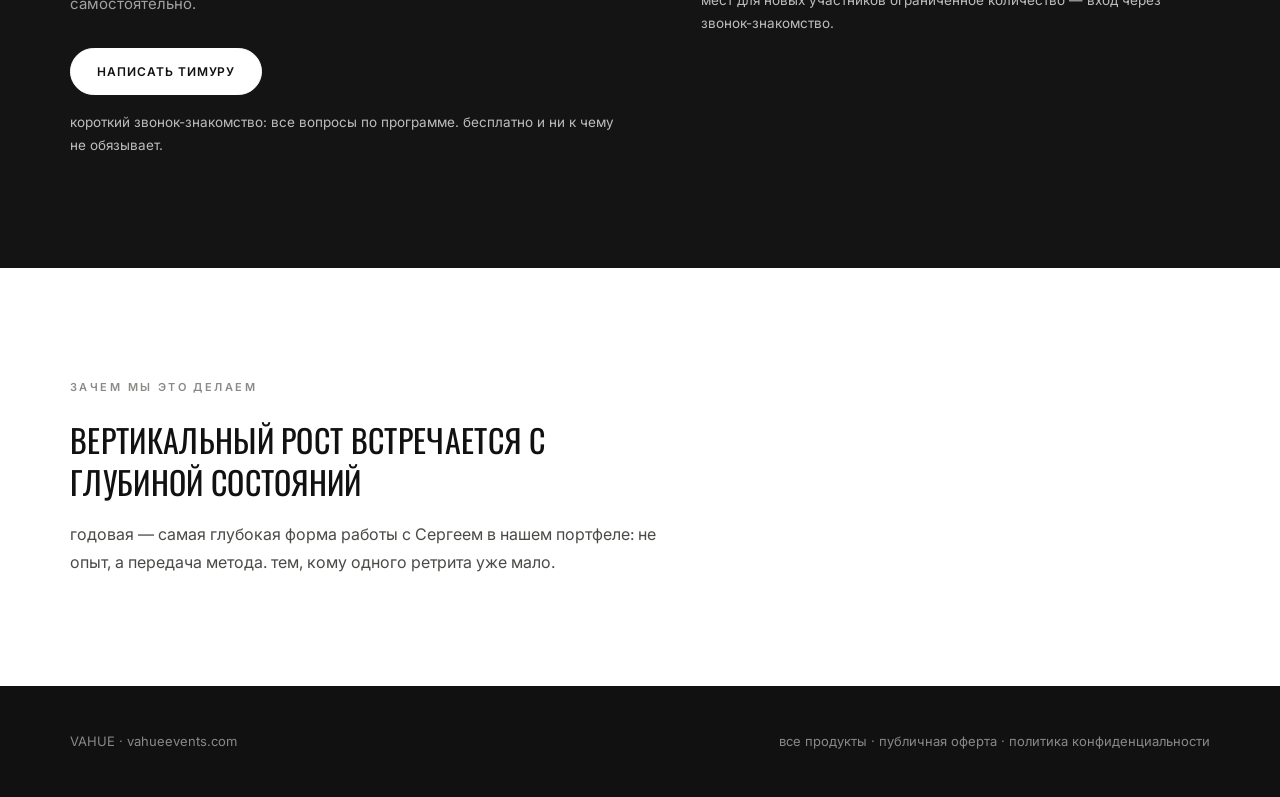
==== commit a0f4e2f3: "IFS everywhere -> coming soon, январь 2027 (no details): nav labels, index card, stripped ifs.html" ====
--- a/godovaya.html
+++ b/godovaya.html
@@ -23,7 +23,7 @@
         </div></div>
       </div>
       <a href="tantra.html">Тантра</a>
-      <a href="ifs.html">IFS</a>
+      <a href="ifs.html">IFS · скоро</a>
       <a href="manifesto.html">Манифест</a>
       <a class="pill" href="https://t.me/Istima">Записаться</a>
     </div>
